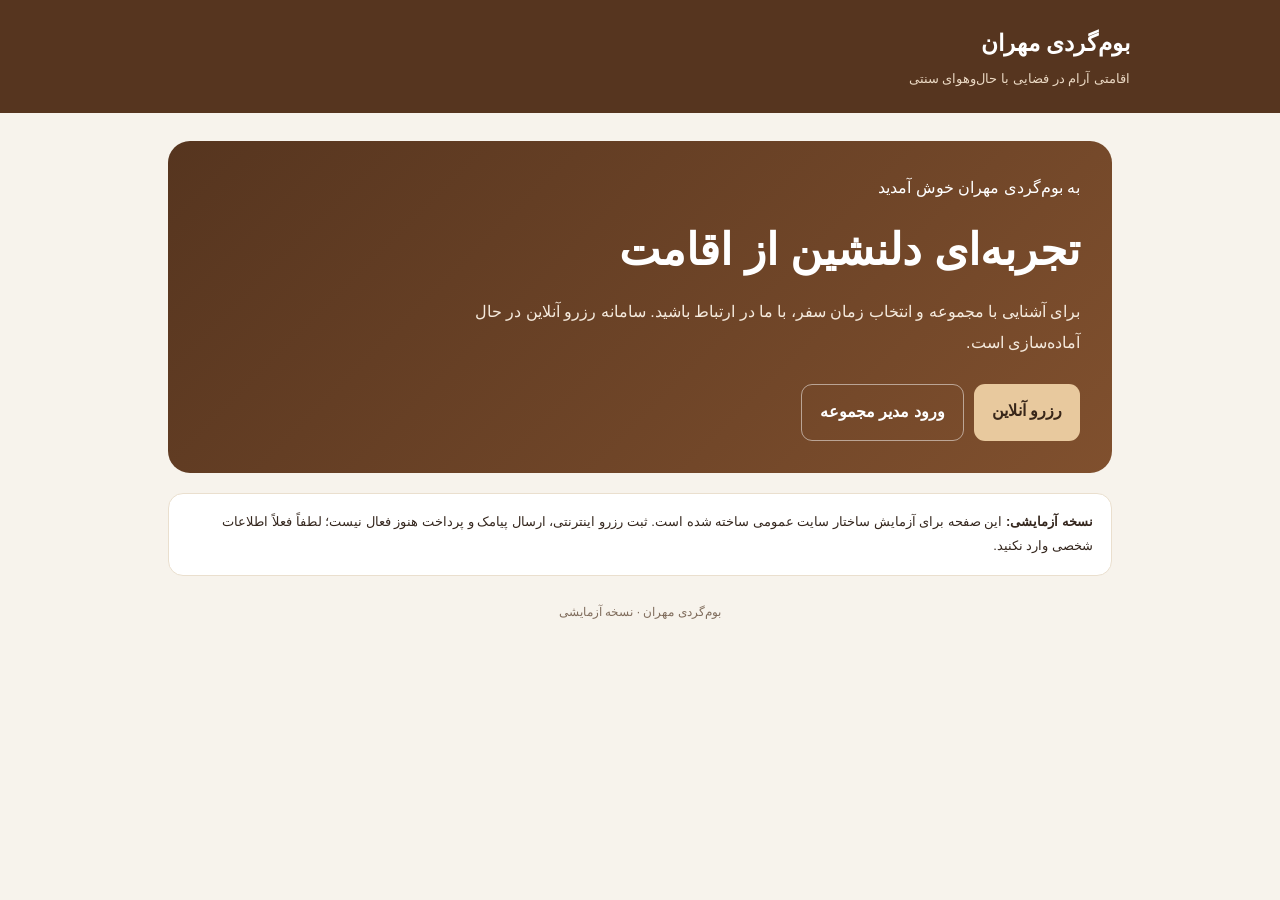
==== public/index.html @ d7ec5f61 "Add experimental public homepage" ====
<!doctype html>
<html lang="fa" dir="rtl">
<head>
<meta charset="utf-8">
<meta name="viewport" content="width=device-width,initial-scale=1">
<meta name="theme-color" content="#56351f">
<title>بوم‌گردی مهران</title>
<style>
*{box-sizing:border-box}body{margin:0;background:#f7f3ec;color:#35271e;font-family:Tahoma,Arial,sans-serif;line-height:1.9}
header{background:#56351f;color:#fff;padding:22px max(18px,calc((100% - 980px)/2))}
header strong{font-size:23px}header small{display:block;color:#ead8c3}
main{max-width:980px;margin:auto;padding:28px 18px 55px}
.hero{min-height:330px;display:grid;align-content:center;gap:14px;padding:32px;border-radius:22px;background:linear-gradient(135deg,#56351f,#80502e);color:white}
h1{font-size:clamp(28px,6vw,44px);margin:0;line-height:1.5}.hero p{max-width:650px;color:#f5eadd;margin:0}
.actions{display:flex;flex-wrap:wrap;gap:10px;margin-top:12px}a{display:inline-block;text-decoration:none;padding:12px 18px;border-radius:11px;font-weight:bold}
.primary{background:#e8c99e;color:#382619}.secondary{border:1px solid #ffffff80;color:#fff}
.notice{margin-top:20px;padding:16px 18px;background:white;border:1px solid #eadfce;border-radius:15px;font-size:13px}
footer{text-align:center;color:#806d5d;font-size:12px;margin-top:25px}
</style>
</head>
<body>
<header><strong>بوم‌گردی مهران</strong><small>اقامتی آرام در فضایی با حال‌وهوای سنتی</small></header>
<main>
<section class="hero">
<div>به بوم‌گردی مهران خوش آمدید</div>
<h1>تجربه‌ای دلنشین از اقامت</h1>
<p>برای آشنایی با مجموعه و انتخاب زمان سفر، با ما در ارتباط باشید. سامانه رزرو آنلاین در حال آماده‌سازی است.</p>
<div class="actions"><a class="primary" href="/booking/">رزرو آنلاین</a><a class="secondary" href="/admin/">ورود مدیر مجموعه</a></div>
</section>
<section class="notice"><strong>نسخه آزمایشی:</strong> این صفحه برای آزمایش ساختار سایت عمومی ساخته شده است. ثبت رزرو اینترنتی، ارسال پیامک و پرداخت هنوز فعال نیست؛ لطفاً فعلاً اطلاعات شخصی وارد نکنید.</section>
<footer>بوم‌گردی مهران · نسخه آزمایشی</footer>
</main>
</body></html>
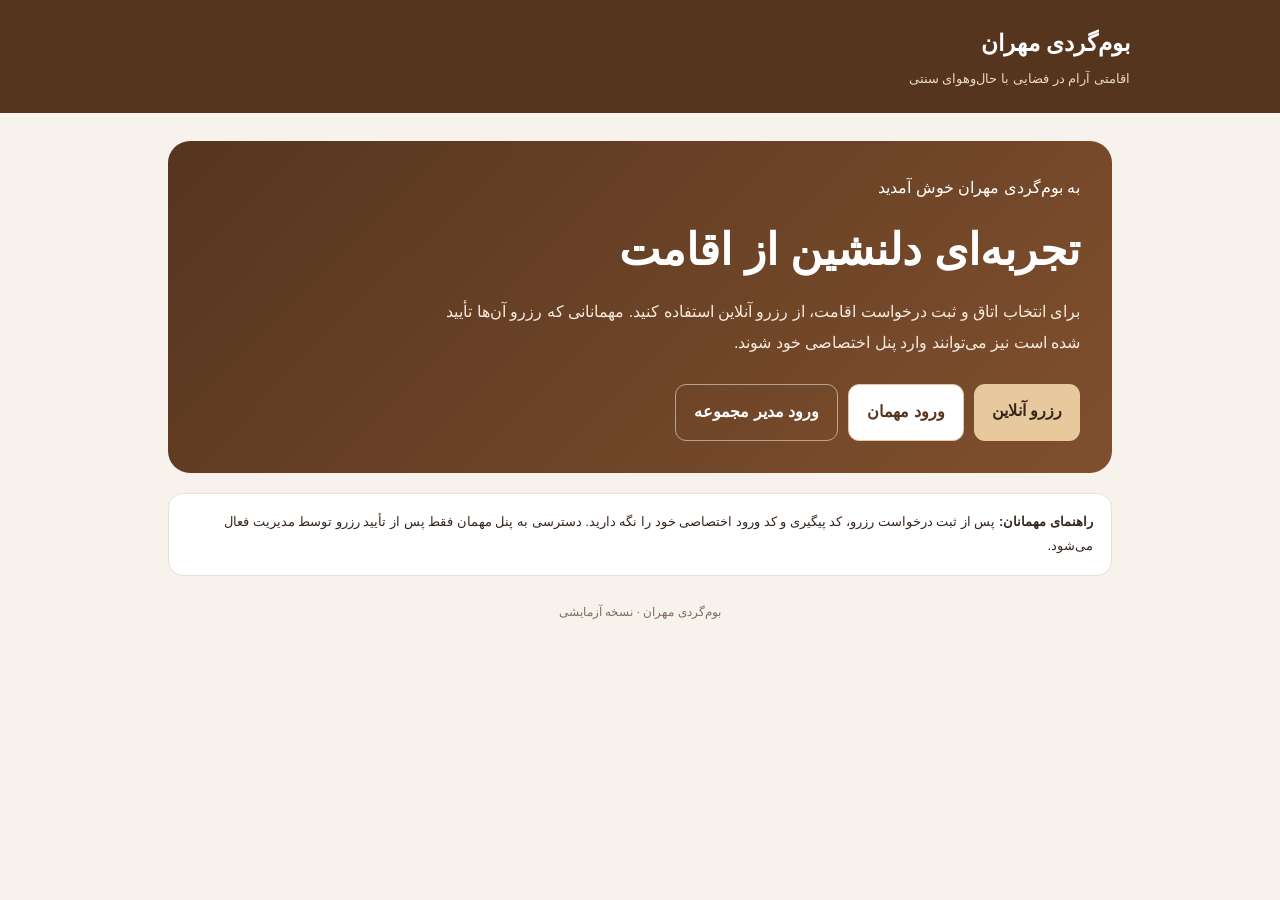
==== commit 7b598516: "Add guest portal entry to public home page" ====
--- a/public/index.html
+++ b/public/index.html
@@ -13,7 +13,7 @@
 .hero{min-height:330px;display:grid;align-content:center;gap:14px;padding:32px;border-radius:22px;background:linear-gradient(135deg,#56351f,#80502e);color:white}
 h1{font-size:clamp(28px,6vw,44px);margin:0;line-height:1.5}.hero p{max-width:650px;color:#f5eadd;margin:0}
 .actions{display:flex;flex-wrap:wrap;gap:10px;margin-top:12px}a{display:inline-block;text-decoration:none;padding:12px 18px;border-radius:11px;font-weight:bold}
-.primary{background:#e8c99e;color:#382619}.secondary{border:1px solid #ffffff80;color:#fff}
+.primary{background:#e8c99e;color:#382619}.secondary{border:1px solid #ffffff80;color:#fff}.guest{background:#fff;color:#56351f;border:1px solid #e8c99e}
 .notice{margin-top:20px;padding:16px 18px;background:white;border:1px solid #eadfce;border-radius:15px;font-size:13px}
 footer{text-align:center;color:#806d5d;font-size:12px;margin-top:25px}
 </style>
@@ -24,10 +24,10 @@
 <section class="hero">
 <div>به بوم‌گردی مهران خوش آمدید</div>
 <h1>تجربه‌ای دلنشین از اقامت</h1>
-<p>برای آشنایی با مجموعه و انتخاب زمان سفر، با ما در ارتباط باشید. سامانه رزرو آنلاین در حال آماده‌سازی است.</p>
-<div class="actions"><a class="primary" href="/booking/">رزرو آنلاین</a><a class="secondary" href="/admin/">ورود مدیر مجموعه</a></div>
+<p>برای انتخاب اتاق و ثبت درخواست اقامت، از رزرو آنلاین استفاده کنید. مهمانانی که رزرو آن‌ها تأیید شده است نیز می‌توانند وارد پنل اختصاصی خود شوند.</p>
+<div class="actions"><a class="primary" href="/booking/">رزرو آنلاین</a><a class="guest" href="/guest/">ورود مهمان</a><a class="secondary" href="/admin/">ورود مدیر مجموعه</a></div>
 </section>
-<section class="notice"><strong>نسخه آزمایشی:</strong> این صفحه برای آزمایش ساختار سایت عمومی ساخته شده است. ثبت رزرو اینترنتی، ارسال پیامک و پرداخت هنوز فعال نیست؛ لطفاً فعلاً اطلاعات شخصی وارد نکنید.</section>
+<section class="notice"><strong>راهنمای مهمانان:</strong> پس از ثبت درخواست رزرو، کد پیگیری و کد ورود اختصاصی خود را نگه دارید. دسترسی به پنل مهمان فقط پس از تأیید رزرو توسط مدیریت فعال می‌شود.</section>
 <footer>بوم‌گردی مهران · نسخه آزمایشی</footer>
 </main>
 </body></html>
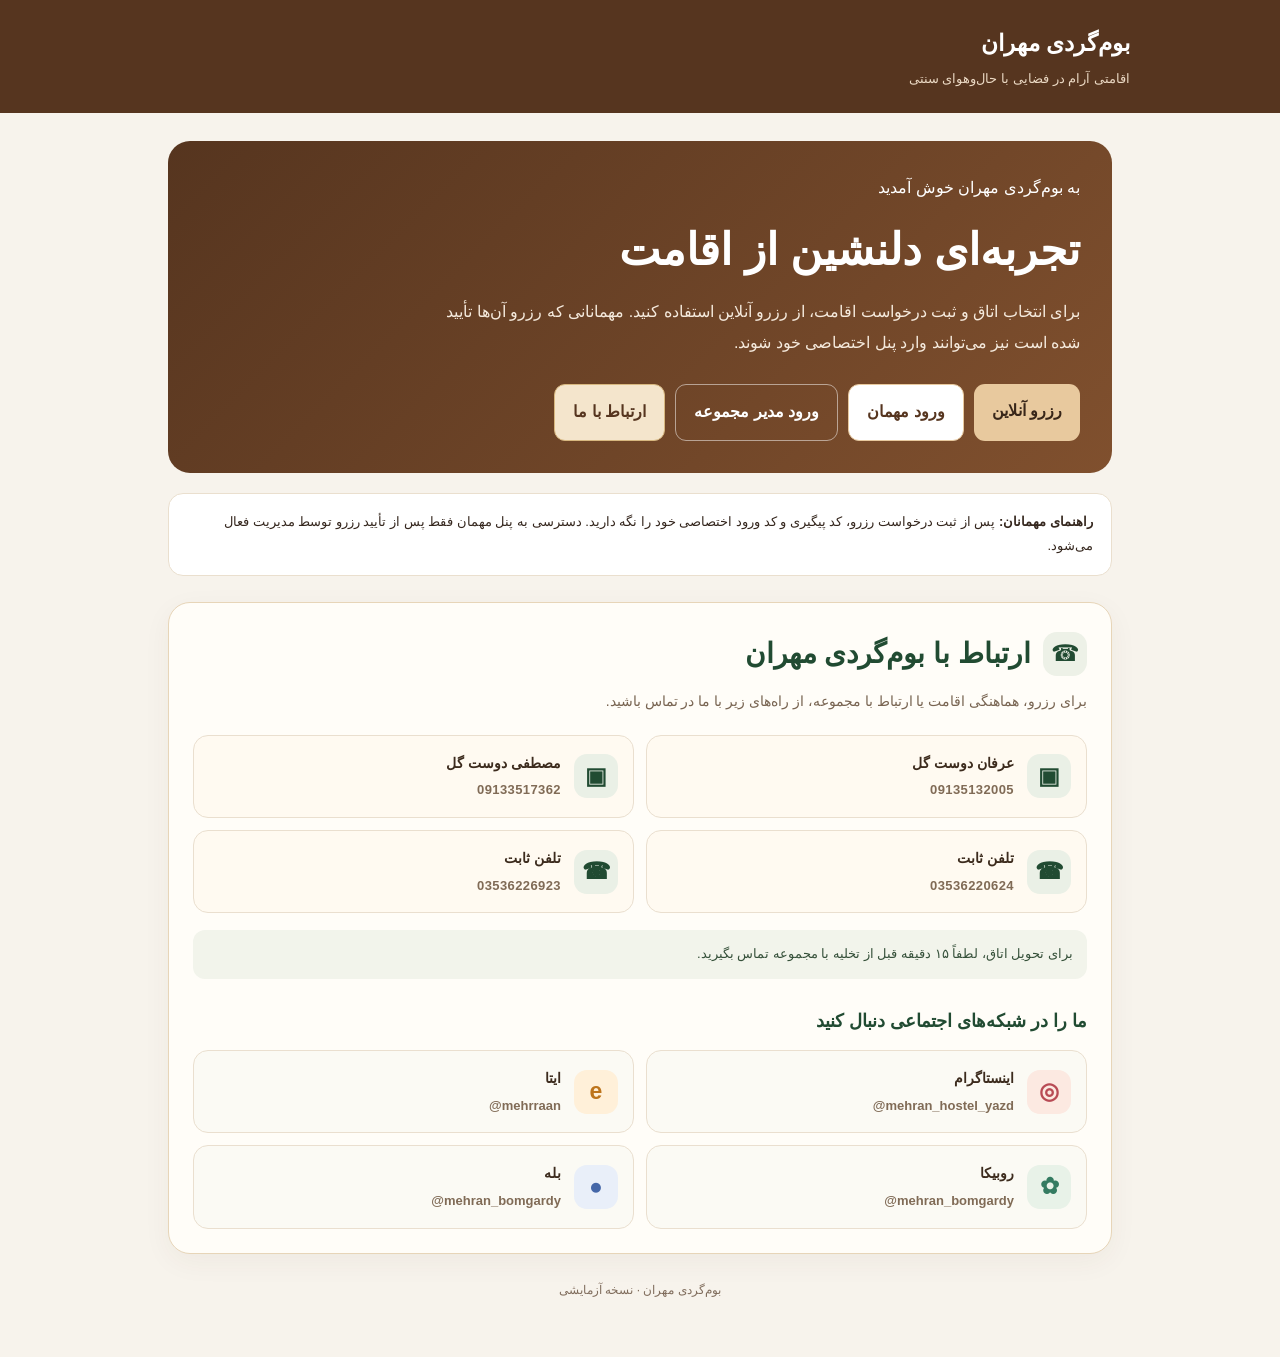
==== commit c8e94d35: "Add contact section and direct social links to homepage" ====
--- a/public/index.html
+++ b/public/index.html
@@ -16,6 +16,29 @@
 .primary{background:#e8c99e;color:#382619}.secondary{border:1px solid #ffffff80;color:#fff}.guest{background:#fff;color:#56351f;border:1px solid #e8c99e}
 .notice{margin-top:20px;padding:16px 18px;background:white;border:1px solid #eadfce;border-radius:15px;font-size:13px}
 footer{text-align:center;color:#806d5d;font-size:12px;margin-top:25px}
+
+.contact-action{background:#f4e5cc;color:#56351f;border:1px solid #d7b77f}
+.contact-section{margin-top:26px;padding:24px;background:#fffdf8;border:1px solid #e7d5b8;border-radius:22px;box-shadow:0 8px 28px #56351f0d;scroll-margin-top:18px}
+.contact-heading{display:flex;align-items:center;gap:12px;margin-bottom:8px}
+.contact-mark{width:44px;height:44px;display:grid;place-items:center;border-radius:14px;background:#edf1e7;color:#214b32;font-size:23px}
+.contact-section h2{font-size:clamp(21px,4vw,28px);margin:0;color:#214b32}
+.contact-intro{margin:0 0 20px;color:#786451;font-size:14px}
+.contact-grid,.social-grid{display:grid;grid-template-columns:repeat(2,minmax(0,1fr));gap:12px}
+.contact-item,.social-item{display:flex;align-items:center;gap:13px;min-width:0;padding:14px 15px;border:1px solid #eadfcf;border-radius:15px;background:#fffaf1;color:#392a1e;transition:transform .18s ease,border-color .18s ease,box-shadow .18s ease}
+.contact-item:hover,.social-item:hover{transform:translateY(-2px);border-color:#c6a36b;box-shadow:0 6px 16px #56351f12}
+.contact-icon,.social-icon{width:44px;height:44px;flex:0 0 44px;display:grid;place-items:center;border-radius:13px;background:#eaf0e6;color:#214b32;font-size:23px}
+.contact-copy,.social-copy{display:flex;flex-direction:column;min-width:0;gap:2px}
+.contact-copy strong,.social-copy strong{font-size:14px;color:#3c2b1d}
+.contact-copy span,.social-copy span{font-size:13px;color:#806b56;direction:ltr;text-align:right;overflow-wrap:anywhere}
+.contact-copy span{font-weight:bold;letter-spacing:.4px}
+.contact-hint{margin:17px 0 0;padding:12px 14px;border-radius:12px;background:#f2f4eb;color:#36513a;font-size:13px}
+.social-title{margin:25px 0 12px;color:#214b32;font-size:18px}
+.social-item{background:#fbfaf4}
+.social-icon.instagram{background:#fce9e1;color:#b84b55}
+.social-icon.eitaa{background:#fff0d9;color:#bd741b}
+.social-icon.rubika{background:#e8f2e8;color:#347b61}
+.social-icon.bale{background:#e9eff9;color:#4567a8}
+@media(max-width:620px){.contact-section{padding:18px 14px}.contact-grid,.social-grid{grid-template-columns:1fr}.contact-item,.social-item{padding:12px 13px}}
 </style>
 </head>
 <body>
@@ -25,9 +48,29 @@
 <div>به بوم‌گردی مهران خوش آمدید</div>
 <h1>تجربه‌ای دلنشین از اقامت</h1>
 <p>برای انتخاب اتاق و ثبت درخواست اقامت، از رزرو آنلاین استفاده کنید. مهمانانی که رزرو آن‌ها تأیید شده است نیز می‌توانند وارد پنل اختصاصی خود شوند.</p>
-<div class="actions"><a class="primary" href="/booking/">رزرو آنلاین</a><a class="guest" href="/guest/">ورود مهمان</a><a class="secondary" href="/admin/">ورود مدیر مجموعه</a></div>
+<div class="actions"><a class="primary" href="/booking/">رزرو آنلاین</a><a class="guest" href="/guest/" aria-label="ورود مهمانان دارای رزرو تأییدشده">ورود مهمان</a><a class="secondary" href="/admin/">ورود مدیر مجموعه</a><a class="contact-action" href="#contact-us">ارتباط با ما</a></div>
 </section>
 <section class="notice"><strong>راهنمای مهمانان:</strong> پس از ثبت درخواست رزرو، کد پیگیری و کد ورود اختصاصی خود را نگه دارید. دسترسی به پنل مهمان فقط پس از تأیید رزرو توسط مدیریت فعال می‌شود.</section>
+
+<section id="contact-us" class="contact-section" aria-labelledby="contact-title">
+ <div class="contact-heading"><span class="contact-mark" aria-hidden="true">☎</span><h2 id="contact-title">ارتباط با بوم‌گردی مهران</h2></div>
+ <p class="contact-intro">برای رزرو، هماهنگی اقامت یا ارتباط با مجموعه، از راه‌های زیر با ما در تماس باشید.</p>
+ <div class="contact-grid" aria-label="شماره‌های تماس">
+  <a class="contact-item" href="tel:+989135132005"><span class="contact-icon" aria-hidden="true">▣</span><span class="contact-copy"><strong>عرفان دوست گل</strong><span>09135132005</span></span></a>
+  <a class="contact-item" href="tel:+989133517362"><span class="contact-icon" aria-hidden="true">▣</span><span class="contact-copy"><strong>مصطفی دوست گل</strong><span>09133517362</span></span></a>
+  <a class="contact-item" href="tel:+983536220624"><span class="contact-icon" aria-hidden="true">☎</span><span class="contact-copy"><strong>تلفن ثابت</strong><span>03536220624</span></span></a>
+  <a class="contact-item" href="tel:+983536226923"><span class="contact-icon" aria-hidden="true">☎</span><span class="contact-copy"><strong>تلفن ثابت</strong><span>03536226923</span></span></a>
+ </div>
+ <p class="contact-hint">برای تحویل اتاق، لطفاً ۱۵ دقیقه قبل از تخلیه با مجموعه تماس بگیرید.</p>
+ <h3 class="social-title">ما را در شبکه‌های اجتماعی دنبال کنید</h3>
+ <div class="social-grid" aria-label="شبکه‌های اجتماعی بوم‌گردی مهران">
+  <a class="social-item" href="https://www.instagram.com/mehran_hostel_yazd?igsh=MTdraGZ1MWtnZzAxcw==" target="_blank" rel="noopener noreferrer"><span class="social-icon instagram" aria-hidden="true">◎</span><span class="social-copy"><strong>اینستاگرام</strong><span>@mehran_hostel_yazd</span></span></a>
+  <a class="social-item" href="https://eitaa.com/mehrraan" target="_blank" rel="noopener noreferrer"><span class="social-icon eitaa" aria-hidden="true">e</span><span class="social-copy"><strong>ایتا</strong><span>@mehrraan</span></span></a>
+  <a class="social-item" href="https://rubika.ir/mehran_bomgardy" target="_blank" rel="noopener noreferrer"><span class="social-icon rubika" aria-hidden="true">✿</span><span class="social-copy"><strong>روبیکا</strong><span>@mehran_bomgardy</span></span></a>
+  <a class="social-item" href="https://ble.ir/mehran_bomgardy" target="_blank" rel="noopener noreferrer"><span class="social-icon bale" aria-hidden="true">●</span><span class="social-copy"><strong>بله</strong><span>@mehran_bomgardy</span></span></a>
+ </div>
+</section>
+
 <footer>بوم‌گردی مهران · نسخه آزمایشی</footer>
 </main>
 </body></html>
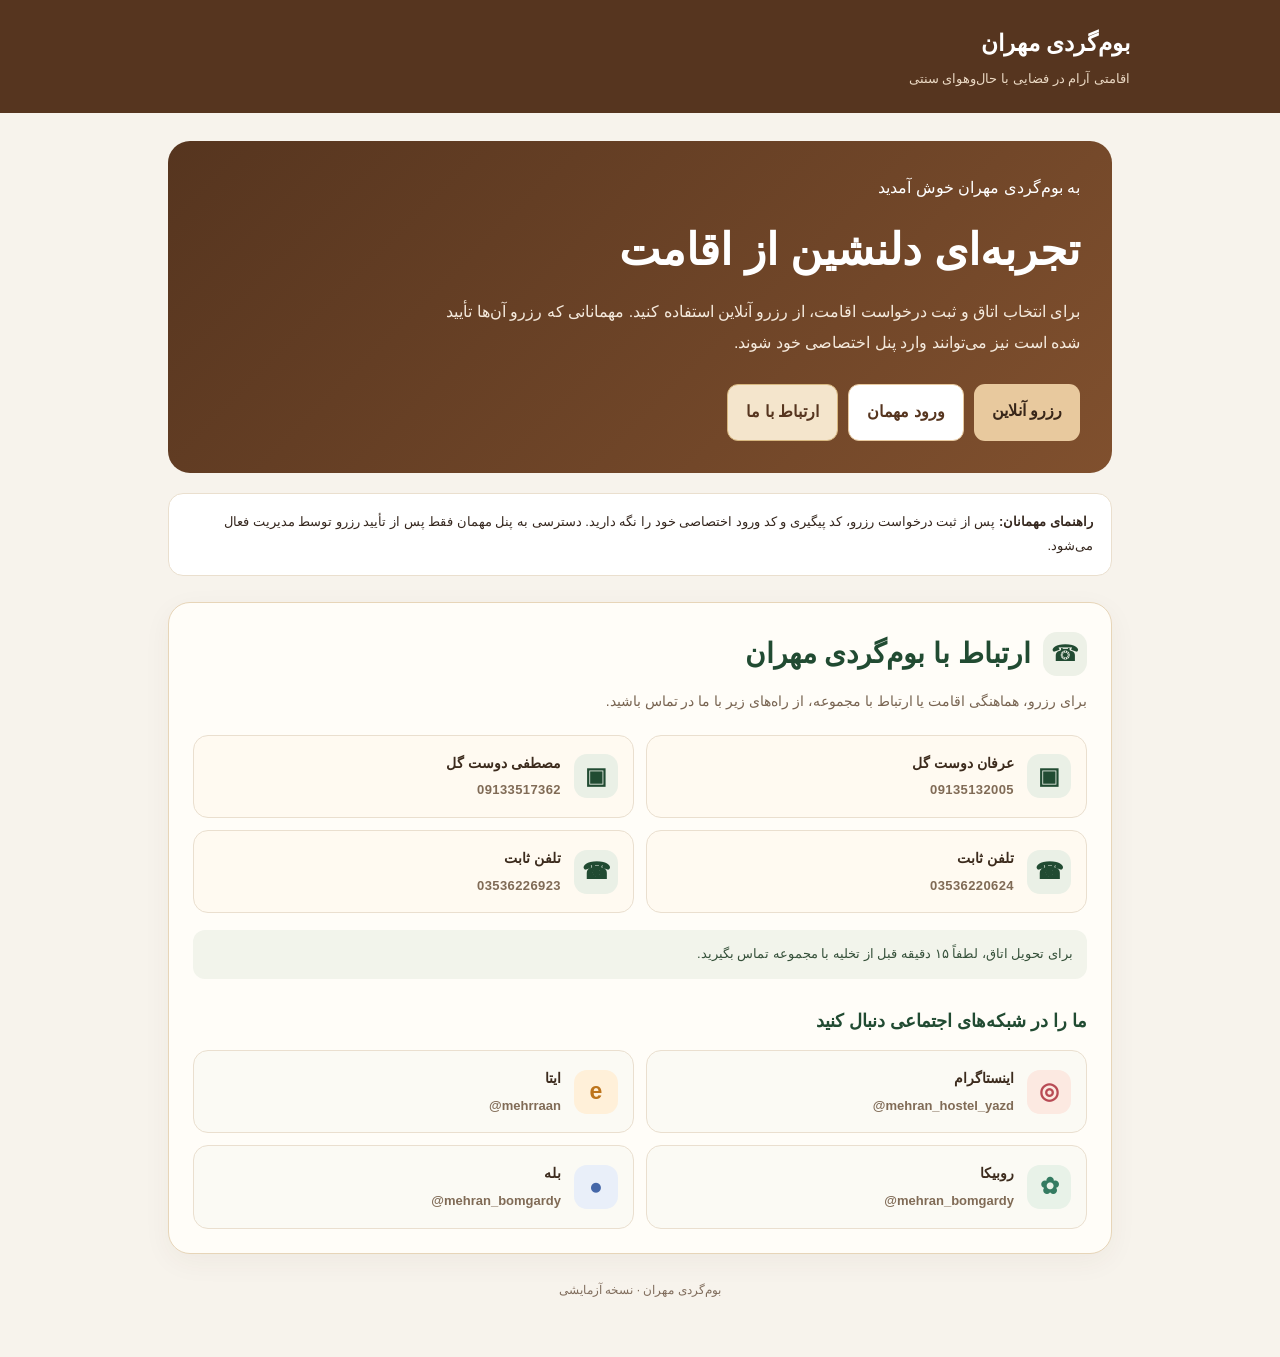
==== commit e83ce75f: "Remove visible manager login button from homepage" ====
--- a/public/index.html
+++ b/public/index.html
@@ -48,7 +48,7 @@
 <div>به بوم‌گردی مهران خوش آمدید</div>
 <h1>تجربه‌ای دلنشین از اقامت</h1>
 <p>برای انتخاب اتاق و ثبت درخواست اقامت، از رزرو آنلاین استفاده کنید. مهمانانی که رزرو آن‌ها تأیید شده است نیز می‌توانند وارد پنل اختصاصی خود شوند.</p>
-<div class="actions"><a class="primary" href="/booking/">رزرو آنلاین</a><a class="guest" href="/guest/" aria-label="ورود مهمانان دارای رزرو تأییدشده">ورود مهمان</a><a class="secondary" href="/admin/">ورود مدیر مجموعه</a><a class="contact-action" href="#contact-us">ارتباط با ما</a></div>
+<div class="actions"><a class="primary" href="/booking/">رزرو آنلاین</a><a class="guest" href="/guest/" aria-label="ورود مهمانان دارای رزرو تأییدشده">ورود مهمان</a><a class="contact-action" href="#contact-us">ارتباط با ما</a></div>
 </section>
 <section class="notice"><strong>راهنمای مهمانان:</strong> پس از ثبت درخواست رزرو، کد پیگیری و کد ورود اختصاصی خود را نگه دارید. دسترسی به پنل مهمان فقط پس از تأیید رزرو توسط مدیریت فعال می‌شود.</section>
 
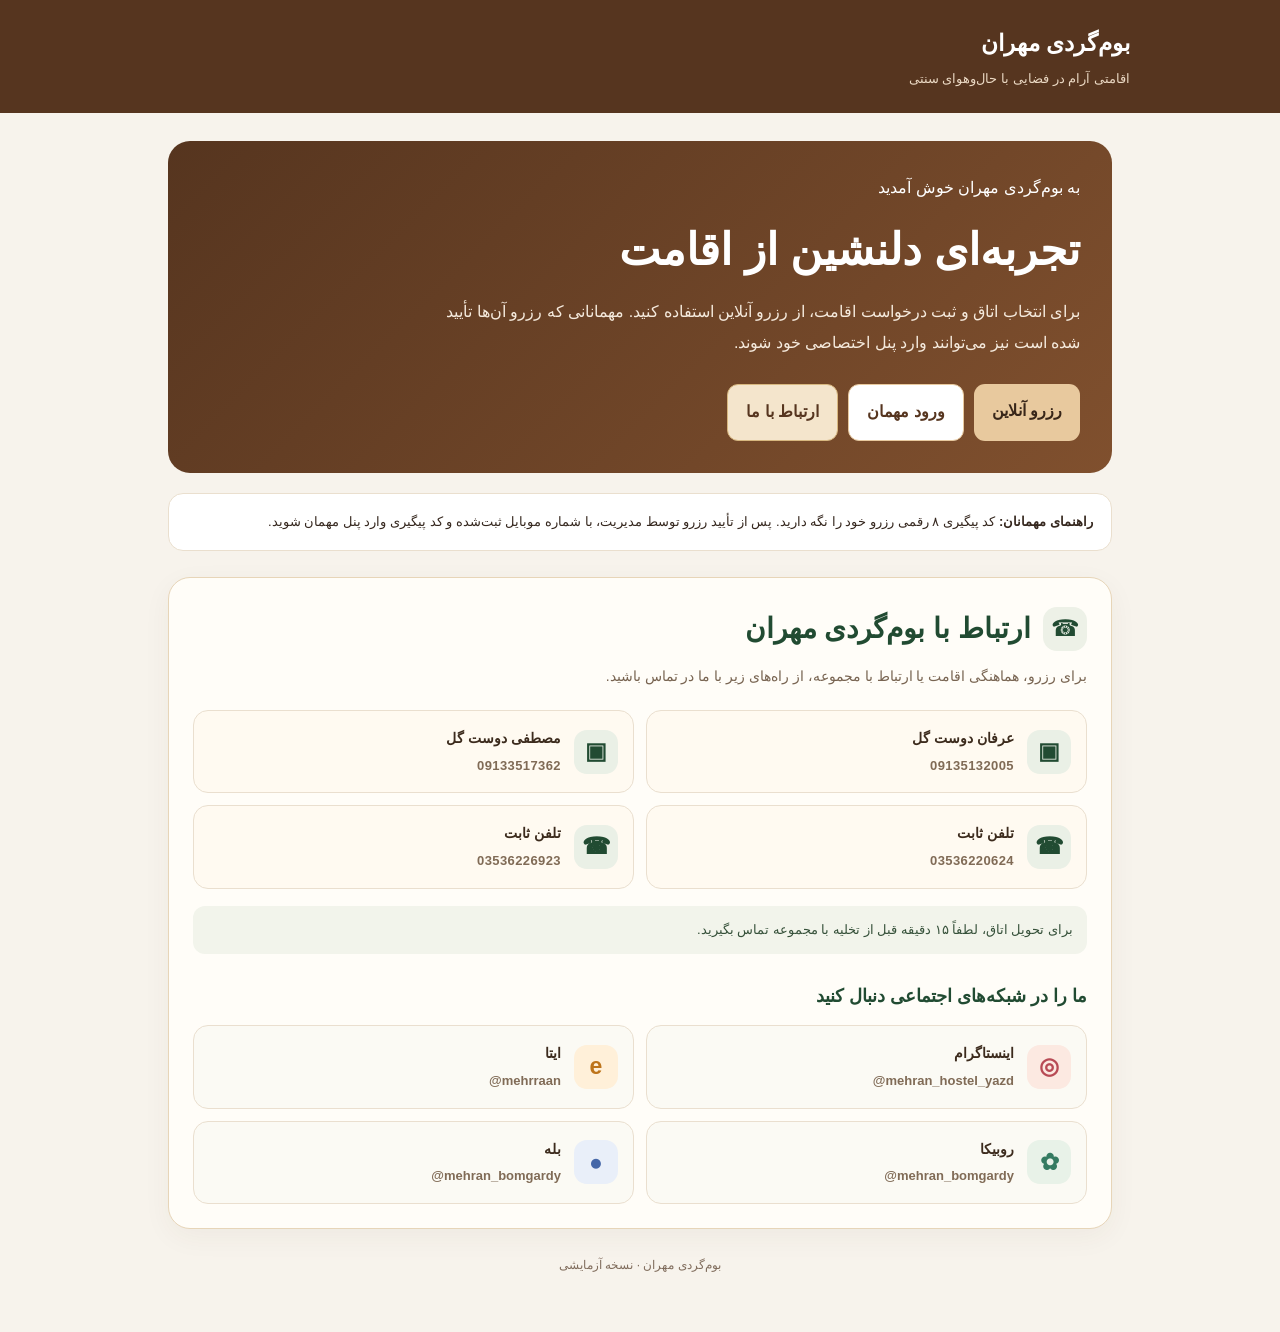
==== commit 75d7493c: "Update guest login instructions" ====
--- a/public/index.html
+++ b/public/index.html
@@ -50,7 +50,7 @@
 <p>برای انتخاب اتاق و ثبت درخواست اقامت، از رزرو آنلاین استفاده کنید. مهمانانی که رزرو آن‌ها تأیید شده است نیز می‌توانند وارد پنل اختصاصی خود شوند.</p>
 <div class="actions"><a class="primary" href="/booking/">رزرو آنلاین</a><a class="guest" href="/guest/" aria-label="ورود مهمانان دارای رزرو تأییدشده">ورود مهمان</a><a class="contact-action" href="#contact-us">ارتباط با ما</a></div>
 </section>
-<section class="notice"><strong>راهنمای مهمانان:</strong> پس از ثبت درخواست رزرو، کد پیگیری و کد ورود اختصاصی خود را نگه دارید. دسترسی به پنل مهمان فقط پس از تأیید رزرو توسط مدیریت فعال می‌شود.</section>
+<section class="notice"><strong>راهنمای مهمانان:</strong> کد پیگیری ۸ رقمی رزرو خود را نگه دارید. پس از تأیید رزرو توسط مدیریت، با شماره موبایل ثبت‌شده و کد پیگیری وارد پنل مهمان شوید.</section>
 
 <section id="contact-us" class="contact-section" aria-labelledby="contact-title">
  <div class="contact-heading"><span class="contact-mark" aria-hidden="true">☎</span><h2 id="contact-title">ارتباط با بوم‌گردی مهران</h2></div>
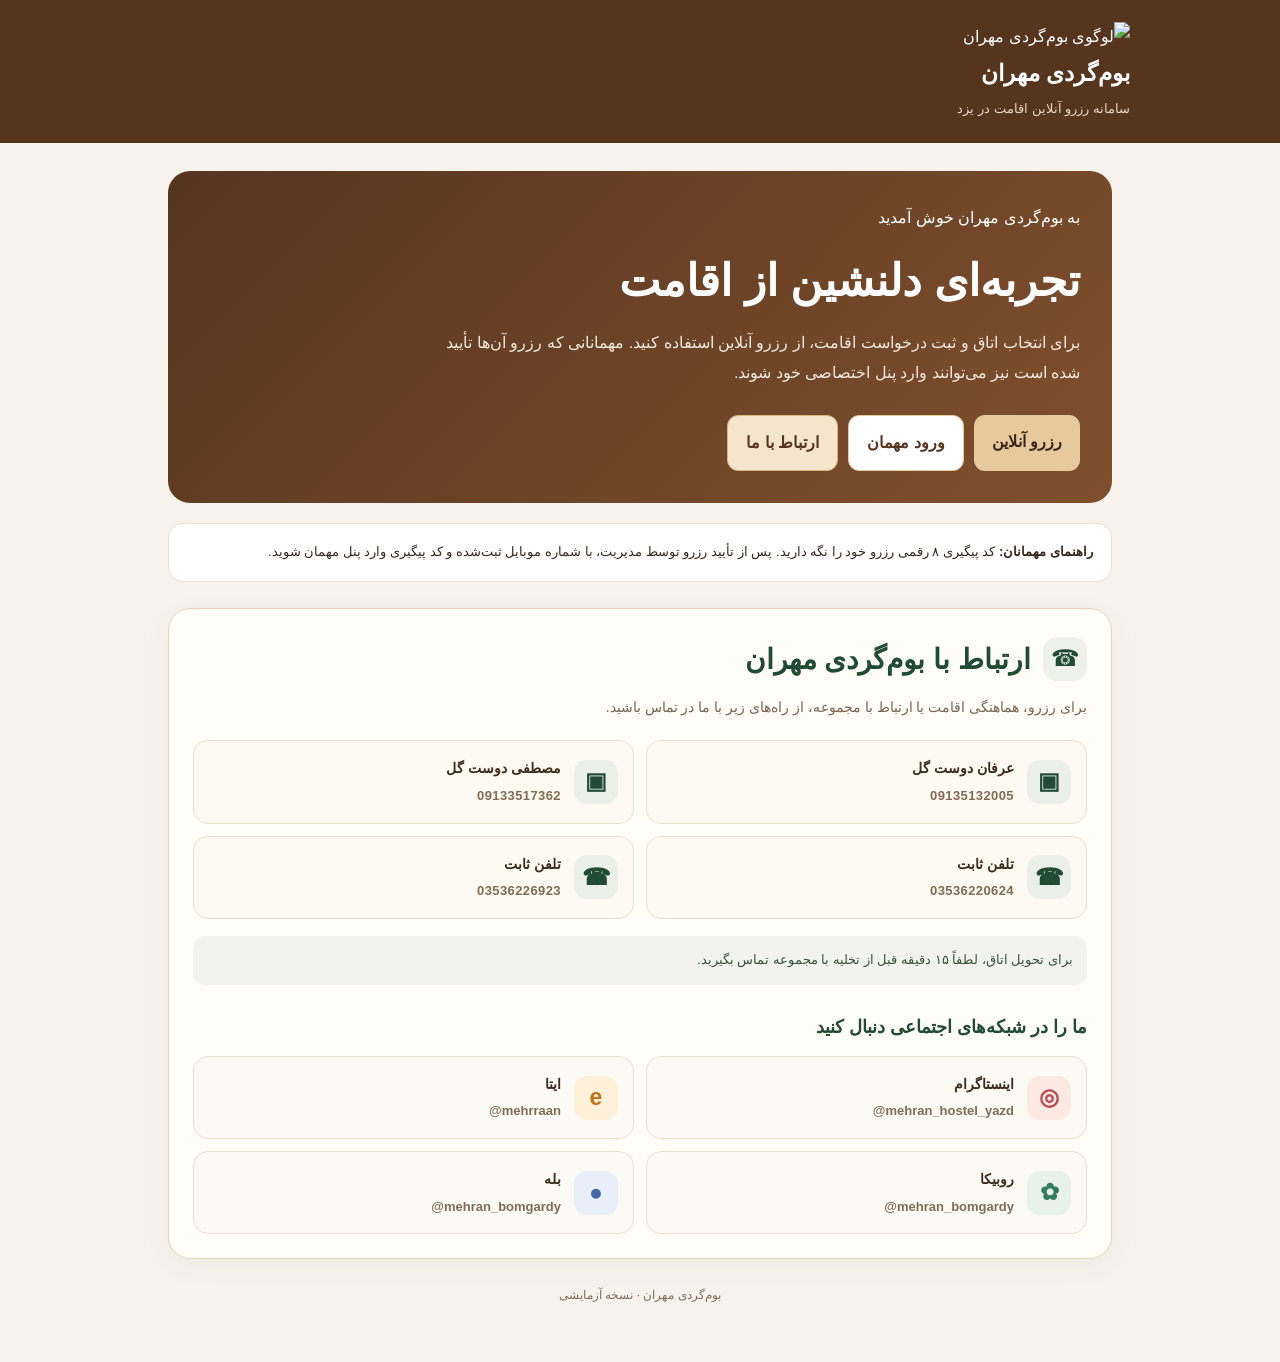
==== commit 55ce35ec: "Apply centered Mehran visual theme and brand imagery across site" ====
--- a/public/index.html
+++ b/public/index.html
@@ -40,12 +40,16 @@
 .social-icon.bale{background:#e9eff9;color:#4567a8}
 @media(max-width:620px){.contact-section{padding:18px 14px}.contact-grid,.social-grid{grid-template-columns:1fr}.contact-item,.social-item{padding:12px 13px}}
 </style>
+<link rel="stylesheet" href="/assets/site-theme.css">
 </head>
 <body>
-<header><strong>بوم‌گردی مهران</strong><small>اقامتی آرام در فضایی با حال‌وهوای سنتی</small></header>
+<header class="site-header">
+<img class="site-logo" src="/assets/mehran-logo.webp" alt="لوگوی بوم‌گردی مهران" width="128" height="128" fetchpriority="high">
+<div class="site-brand"><strong>بوم‌گردی مهران</strong><small>سامانه رزرو آنلاین اقامت در یزد</small></div>
+</header>
 <main>
 <section class="hero">
-<div>به بوم‌گردی مهران خوش آمدید</div>
+<div class="hero-welcome">به بوم‌گردی مهران خوش آمدید</div>
 <h1>تجربه‌ای دلنشین از اقامت</h1>
 <p>برای انتخاب اتاق و ثبت درخواست اقامت، از رزرو آنلاین استفاده کنید. مهمانانی که رزرو آن‌ها تأیید شده است نیز می‌توانند وارد پنل اختصاصی خود شوند.</p>
 <div class="actions"><a class="primary" href="/booking/">رزرو آنلاین</a><a class="guest" href="/guest/" aria-label="ورود مهمانان دارای رزرو تأییدشده">ورود مهمان</a><a class="contact-action" href="#contact-us">ارتباط با ما</a></div>
